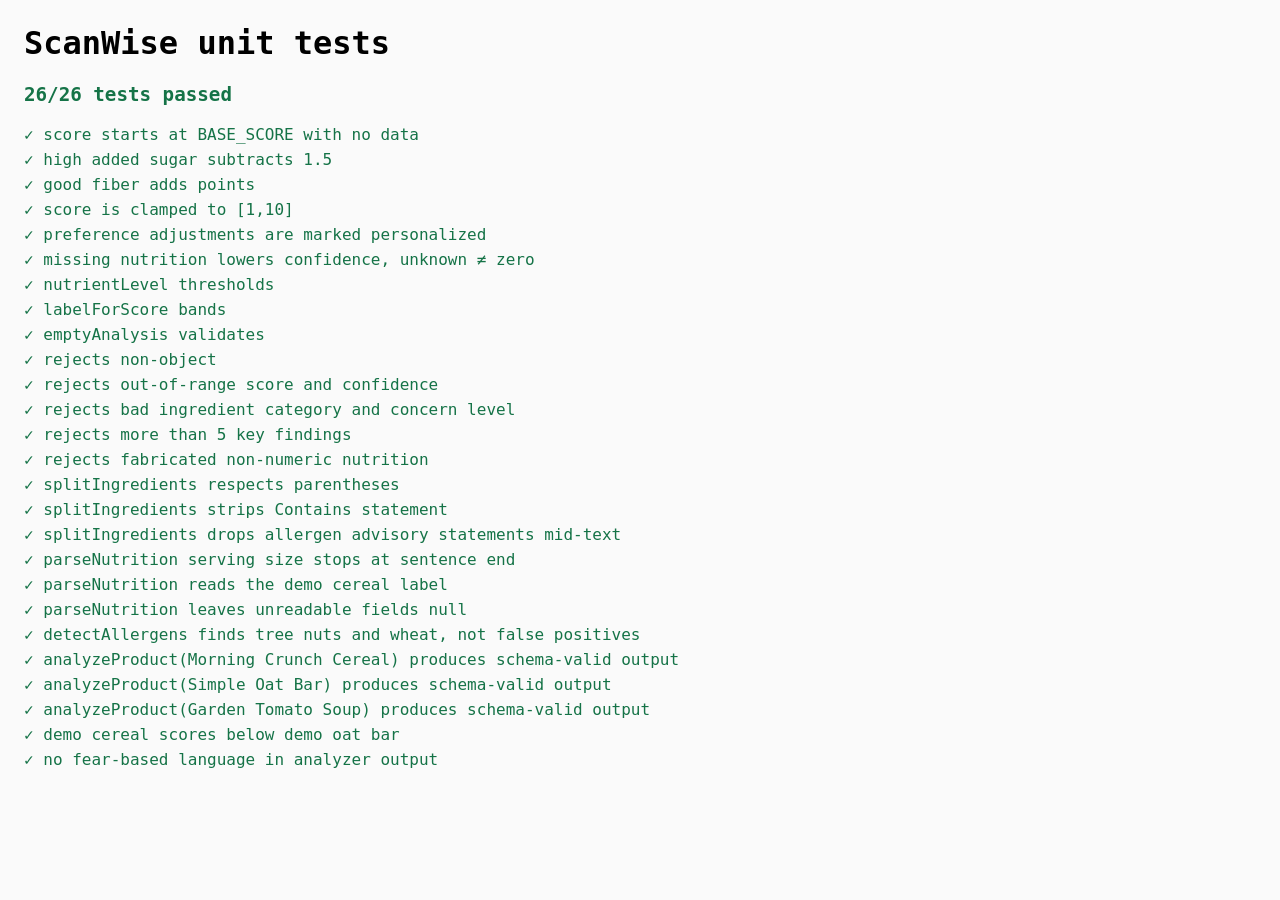
==== tests/tests.html @ dbd25b65 "ScanWise MVP: scan, understand, and compare food labels Mobile-first no-build SPA (ES modules) with " ====
<!DOCTYPE html>
<html lang="en">
<head>
  <meta charset="UTF-8" />
  <meta name="viewport" content="width=device-width, initial-scale=1.0" />
  <title>ScanWise unit tests</title>
  <style>
    body { font-family: ui-monospace, Consolas, monospace; margin: 24px; background: #fafafa; }
    #summary { font-size: 1.2rem; font-weight: bold; margin-bottom: 12px; }
    ul { list-style: none; padding: 0; }
    li { padding: 3px 0; }
    .pass { color: #157347; }
    .fail { color: #b3403a; }
  </style>
</head>
<body>
  <h1>ScanWise unit tests</h1>
  <p id="summary">Running…</p>
  <ul id="results"></ul>
  <script type="module" src="tests.js"></script>
</body>
</html>
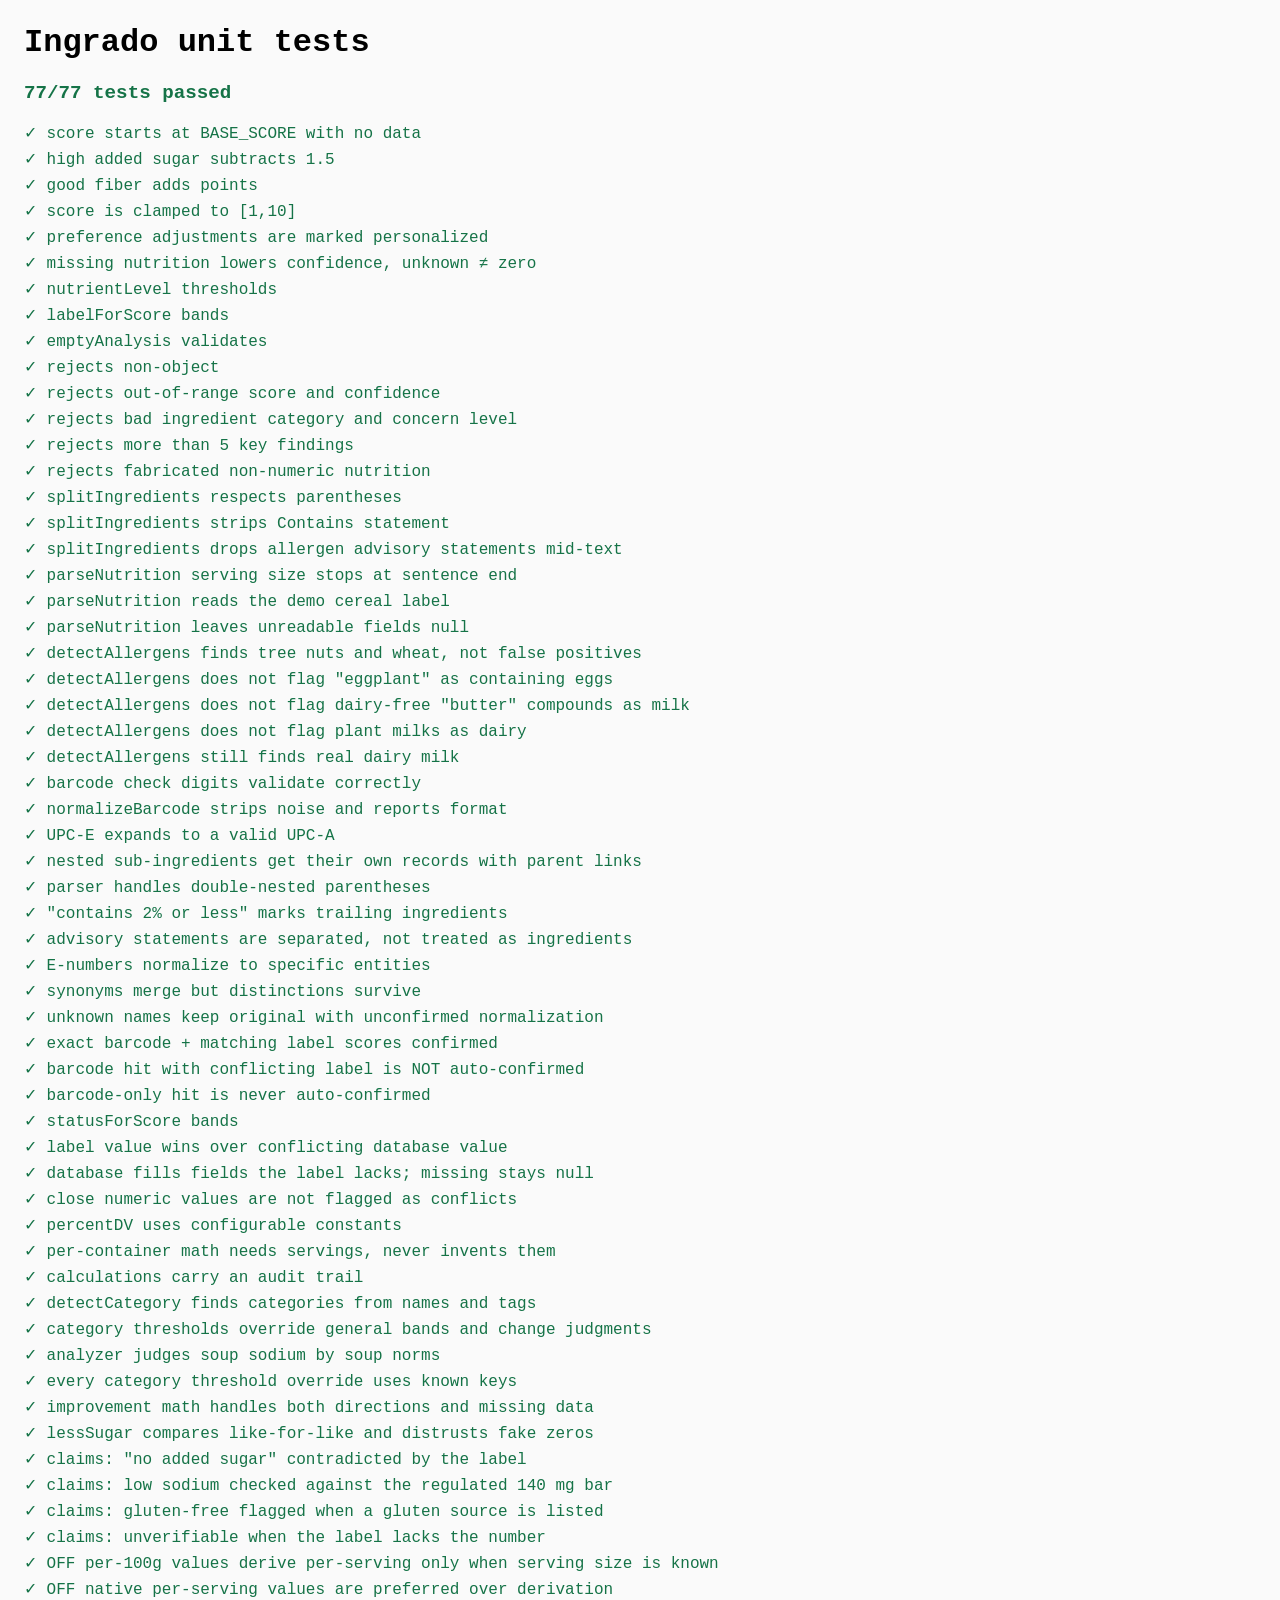
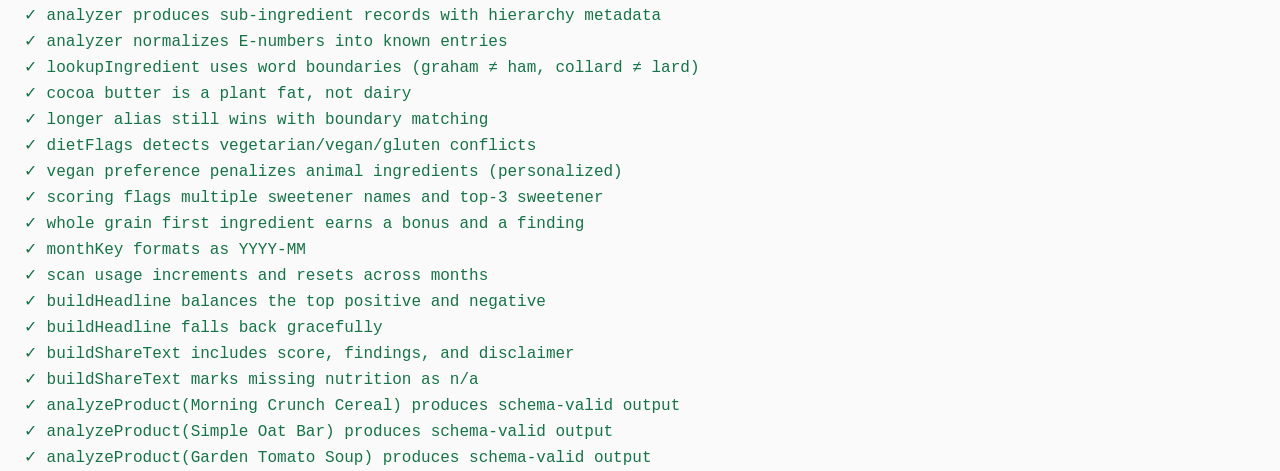
==== commit d669e25b: "Rebrand: ScanWise -> Ingrado Play Store search showed the ScanWise name is crowded, including a dire" ====
--- a/tests/tests.html
+++ b/tests/tests.html
@@ -3,7 +3,7 @@
 <head>
   <meta charset="UTF-8" />
   <meta name="viewport" content="width=device-width, initial-scale=1.0" />
-  <title>ScanWise unit tests</title>
+  <title>Ingrado unit tests</title>
   <style>
     body { font-family: ui-monospace, Consolas, monospace; margin: 24px; background: #fafafa; }
     #summary { font-size: 1.2rem; font-weight: bold; margin-bottom: 12px; }
@@ -14,7 +14,7 @@
   </style>
 </head>
 <body>
-  <h1>ScanWise unit tests</h1>
+  <h1>Ingrado unit tests</h1>
   <p id="summary">Running…</p>
   <ul id="results"></ul>
   <script type="module" src="tests.js"></script>
